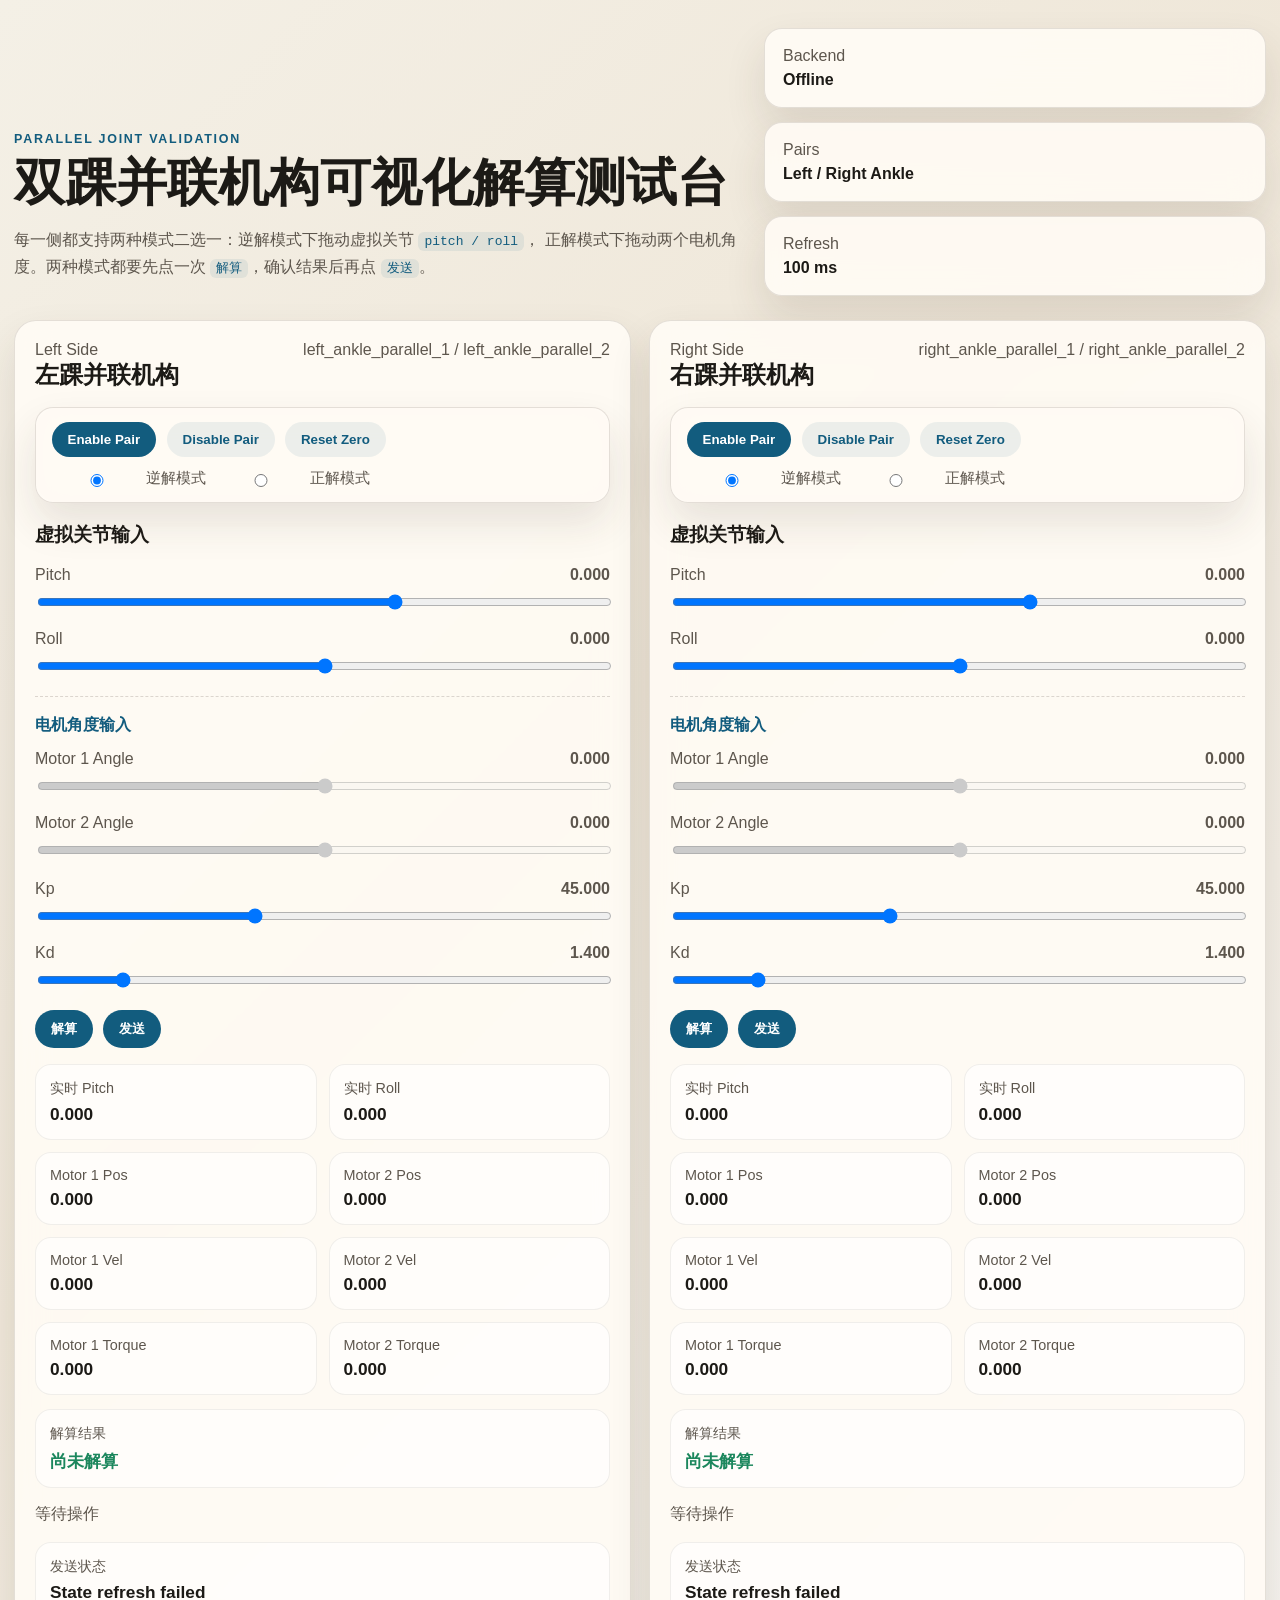
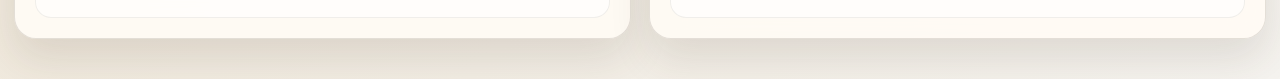
==== src/dm_humanoid/web/ankle_parallel/index.html @ 2f43437e "并联机构" ====
<!DOCTYPE html>
<html lang="zh-CN">
  <head>
    <meta charset="UTF-8" />
    <meta name="viewport" content="width=device-width, initial-scale=1.0" />
    <title>Ankle Parallel Joint Tester</title>
    <link rel="stylesheet" href="styles.css" />
  </head>
  <body>
    <main class="app-shell">
      <section class="hero">
        <div class="hero-copy">
          <p class="eyebrow">Parallel Joint Validation</p>
          <h1>双踝并联机构可视化解算测试台</h1>
          <p>
            每一侧都支持两种模式二选一：逆解模式下拖动虚拟关节 <code>pitch / roll</code>，
            正解模式下拖动两个电机角度。两种模式都要先点一次 <code>解算</code>，确认结果后再点 <code>发送</code>。
          </p>
        </div>
        <div class="hero-stats">
          <div class="stat-card">
            <span>Backend</span>
            <strong id="backend-status">Connecting...</strong>
          </div>
          <div class="stat-card">
            <span>Pairs</span>
            <strong>Left / Right Ankle</strong>
          </div>
          <div class="stat-card">
            <span>Refresh</span>
            <strong>100 ms</strong>
          </div>
        </div>
      </section>

      <section class="panel-grid">
        <article class="panel ankle-panel" data-side="left">
          <header class="panel-header">
            <div>
              <p class="panel-tag">Left Side</p>
              <h2>左踝并联机构</h2>
            </div>
            <div class="panel-meta">
              <span class="motor-pair">left_ankle_parallel_1 / left_ankle_parallel_2</span>
            </div>
          </header>

          <section class="toolbar">
            <div class="toolbar-left">
              <button class="enable-button action-button">Enable Pair</button>
              <button class="disable-button ghost-button">Disable Pair</button>
              <button class="reset-button ghost-button">Reset Zero</button>
            </div>
            <div class="toolbar-right">
              <label class="mode-switch">
                <input class="mode-radio" type="radio" name="mode-left" value="joint" checked />
                <span>逆解模式</span>
              </label>
              <label class="mode-switch">
                <input class="mode-radio" type="radio" name="mode-left" value="motor" />
                <span>正解模式</span>
              </label>
            </div>
          </section>

          <section class="input-section">
            <h3>虚拟关节输入</h3>
            <div class="slider-block">
              <label>Pitch <strong class="pitch-value">0.000</strong></label>
              <input class="pitch-slider" type="range" min="-0.87267" max="0.5236" step="0.001" value="0.0" />
            </div>
            <div class="slider-block">
              <label>Roll <strong class="roll-value">0.000</strong></label>
              <input class="roll-slider" type="range" min="-0.2618" max="0.2618" step="0.001" value="0.0" />
            </div>
          </section>

          <section class="input-section motor-space-section">
            <h3>电机角度输入</h3>
            <div class="slider-block">
              <label>Motor 1 Angle <strong class="motor1-value">0.000</strong></label>
              <input class="motor1-slider" type="range" min="-12.5" max="12.5" step="0.001" value="0.0" />
            </div>
            <div class="slider-block">
              <label>Motor 2 Angle <strong class="motor2-value">0.000</strong></label>
              <input class="motor2-slider" type="range" min="-12.5" max="12.5" step="0.001" value="0.0" />
            </div>
          </section>

          <section class="gain-section">
            <div class="slider-block">
              <label>Kp <strong class="kp-value">45.000</strong></label>
              <input class="kp-slider" type="range" min="0" max="120" step="0.1" value="45.0" />
            </div>
            <div class="slider-block">
              <label>Kd <strong class="kd-value">1.400</strong></label>
              <input class="kd-slider" type="range" min="0" max="10" step="0.01" value="1.4" />
            </div>
          </section>

          <div class="command-actions">
            <button class="solve-button action-button">解算</button>
            <button class="send-button action-button">发送</button>
          </div>

          <div class="state-grid">
            <div><span>实时 Pitch</span><strong class="state-pitch">0.000</strong></div>
            <div><span>实时 Roll</span><strong class="state-roll">0.000</strong></div>
            <div><span>Motor 1 Pos</span><strong class="state-m1-pos">0.000</strong></div>
            <div><span>Motor 2 Pos</span><strong class="state-m2-pos">0.000</strong></div>
            <div><span>Motor 1 Vel</span><strong class="state-m1-vel">0.000</strong></div>
            <div><span>Motor 2 Vel</span><strong class="state-m2-vel">0.000</strong></div>
            <div><span>Motor 1 Torque</span><strong class="state-m1-torque">0.000</strong></div>
            <div><span>Motor 2 Torque</span><strong class="state-m2-torque">0.000</strong></div>
          </div>

          <div class="status-line preview-line">
            <span>解算结果</span>
            <strong class="preview-message">尚未解算</strong>
          </div>
          <p class="command-message message">等待操作</p>
          <div class="status-line">
            <span>发送状态</span>
            <strong class="state-message">Waiting...</strong>
          </div>
        </article>

        <article class="panel ankle-panel" data-side="right">
          <header class="panel-header">
            <div>
              <p class="panel-tag">Right Side</p>
              <h2>右踝并联机构</h2>
            </div>
            <div class="panel-meta">
              <span class="motor-pair">right_ankle_parallel_1 / right_ankle_parallel_2</span>
            </div>
          </header>

          <section class="toolbar">
            <div class="toolbar-left">
              <button class="enable-button action-button">Enable Pair</button>
              <button class="disable-button ghost-button">Disable Pair</button>
              <button class="reset-button ghost-button">Reset Zero</button>
            </div>
            <div class="toolbar-right">
              <label class="mode-switch">
                <input class="mode-radio" type="radio" name="mode-right" value="joint" checked />
                <span>逆解模式</span>
              </label>
              <label class="mode-switch">
                <input class="mode-radio" type="radio" name="mode-right" value="motor" />
                <span>正解模式</span>
              </label>
            </div>
          </section>

          <section class="input-section">
            <h3>虚拟关节输入</h3>
            <div class="slider-block">
              <label>Pitch <strong class="pitch-value">0.000</strong></label>
              <input class="pitch-slider" type="range" min="-0.87267" max="0.5236" step="0.001" value="0.0" />
            </div>
            <div class="slider-block">
              <label>Roll <strong class="roll-value">0.000</strong></label>
              <input class="roll-slider" type="range" min="-0.2618" max="0.2618" step="0.001" value="0.0" />
            </div>
          </section>

          <section class="input-section motor-space-section">
            <h3>电机角度输入</h3>
            <div class="slider-block">
              <label>Motor 1 Angle <strong class="motor1-value">0.000</strong></label>
              <input class="motor1-slider" type="range" min="-12.5" max="12.5" step="0.001" value="0.0" />
            </div>
            <div class="slider-block">
              <label>Motor 2 Angle <strong class="motor2-value">0.000</strong></label>
              <input class="motor2-slider" type="range" min="-12.5" max="12.5" step="0.001" value="0.0" />
            </div>
          </section>

          <section class="gain-section">
            <div class="slider-block">
              <label>Kp <strong class="kp-value">45.000</strong></label>
              <input class="kp-slider" type="range" min="0" max="120" step="0.1" value="45.0" />
            </div>
            <div class="slider-block">
              <label>Kd <strong class="kd-value">1.400</strong></label>
              <input class="kd-slider" type="range" min="0" max="10" step="0.01" value="1.4" />
            </div>
          </section>

          <div class="command-actions">
            <button class="solve-button action-button">解算</button>
            <button class="send-button action-button">发送</button>
          </div>

          <div class="state-grid">
            <div><span>实时 Pitch</span><strong class="state-pitch">0.000</strong></div>
            <div><span>实时 Roll</span><strong class="state-roll">0.000</strong></div>
            <div><span>Motor 1 Pos</span><strong class="state-m1-pos">0.000</strong></div>
            <div><span>Motor 2 Pos</span><strong class="state-m2-pos">0.000</strong></div>
            <div><span>Motor 1 Vel</span><strong class="state-m1-vel">0.000</strong></div>
            <div><span>Motor 2 Vel</span><strong class="state-m2-vel">0.000</strong></div>
            <div><span>Motor 1 Torque</span><strong class="state-m1-torque">0.000</strong></div>
            <div><span>Motor 2 Torque</span><strong class="state-m2-torque">0.000</strong></div>
          </div>

          <div class="status-line preview-line">
            <span>解算结果</span>
            <strong class="preview-message">尚未解算</strong>
          </div>
          <p class="command-message message">等待操作</p>
          <div class="status-line">
            <span>发送状态</span>
            <strong class="state-message">Waiting...</strong>
          </div>
        </article>
      </section>
    </main>

    <script src="app.js"></script>
  </body>
</html>
---- src/dm_humanoid/web/ankle_parallel/styles.css ----
:root {
  --bg: linear-gradient(135deg, #f4f0e6 0%, #efe7d9 45%, #f5f3ef 100%);
  --accent: #125c7e;
  --accent-2: #b85f1d;
  --card: rgba(255, 251, 245, 0.92);
  --text: #1c1a16;
  --muted: #5d564d;
  --border: rgba(65, 54, 43, 0.14);
  --shadow: 0 20px 40px rgba(69, 53, 36, 0.12);
  --success: #1c875d;
  --danger: #b83838;
}

* {
  box-sizing: border-box;
}

body {
  margin: 0;
  min-height: 100vh;
  background: var(--bg);
  color: var(--text);
  font-family: "IBM Plex Sans", "Noto Sans SC", sans-serif;
}

.app-shell {
  width: min(1400px, calc(100% - 28px));
  margin: 0 auto;
  padding: 28px 0 40px;
}

.hero {
  display: grid;
  grid-template-columns: 1.45fr 1fr;
  gap: 22px;
  align-items: end;
}

.eyebrow {
  margin: 0 0 10px;
  text-transform: uppercase;
  letter-spacing: 0.14em;
  color: var(--accent);
  font-size: 0.78rem;
  font-weight: 700;
}

.hero h1 {
  margin: 0;
  font-family: "Space Grotesk", "Noto Sans SC", sans-serif;
  font-size: clamp(2rem, 4vw, 3.4rem);
  line-height: 1.04;
}

.hero-copy p:last-child {
  color: var(--muted);
  line-height: 1.7;
}

.hero-stats {
  display: grid;
  gap: 14px;
}

.stat-card,
.panel,
.toolbar {
  background: var(--card);
  border: 1px solid var(--border);
  box-shadow: var(--shadow);
  backdrop-filter: blur(16px);
}

.stat-card {
  padding: 18px;
  border-radius: 18px;
}

.stat-card span {
  display: block;
  color: var(--muted);
  margin-bottom: 6px;
}

.panel-grid {
  margin-top: 24px;
  display: grid;
  grid-template-columns: repeat(2, minmax(0, 1fr));
  gap: 18px;
}

.panel {
  padding: 20px;
  border-radius: 22px;
}

.panel-header {
  display: flex;
  justify-content: space-between;
  gap: 16px;
  align-items: start;
  margin-bottom: 16px;
}

.panel-header h2 {
  margin: 0;
  font-family: "Space Grotesk", "Noto Sans SC", sans-serif;
}

.panel-tag,
.motor-pair {
  margin: 0;
  color: var(--muted);
}

.toolbar {
  margin-bottom: 18px;
  padding: 14px 16px;
  border-radius: 18px;
  display: flex;
  justify-content: space-between;
  gap: 12px;
  flex-wrap: wrap;
}

.toolbar-left,
.toolbar-right,
.command-actions {
  display: flex;
  align-items: center;
  gap: 10px;
  flex-wrap: wrap;
}

.mode-switch {
  display: inline-flex;
  align-items: center;
  gap: 6px;
  color: var(--muted);
  font-size: 0.92rem;
}

.input-section,
.gain-section {
  margin-bottom: 18px;
}

.toolbar-right input {
  width: 80px;
}

.slider-block {
  margin-bottom: 16px;
}

.motor-space-section {
  margin-top: 18px;
  padding-top: 18px;
  border-top: 1px dashed rgba(65, 54, 43, 0.18);
}

.motor-space-section h3 {
  margin: 0 0 14px;
  font-size: 1rem;
  color: var(--accent);
}

.slider-block label {
  display: flex;
  justify-content: space-between;
  gap: 12px;
  margin-bottom: 8px;
  color: var(--muted);
}

input[type="range"] {
  width: 100%;
}

input[type="number"] {
  padding: 9px 12px;
  border-radius: 999px;
  border: 1px solid var(--border);
  background: rgba(255, 255, 255, 0.86);
  color: var(--text);
  font: inherit;
}

.action-button,
.ghost-button {
  border: 0;
  border-radius: 999px;
  padding: 10px 16px;
  font-weight: 700;
  cursor: pointer;
}

.action-button {
  background: var(--accent);
  color: #fff;
}

.accent-button {
  background: var(--accent-2);
}

.ghost-button {
  background: rgba(18, 92, 126, 0.08);
  color: var(--accent);
}

.accent-button.is-active {
  background: var(--success);
}

.state-grid {
  display: grid;
  grid-template-columns: repeat(2, minmax(0, 1fr));
  gap: 12px;
  margin-top: 16px;
}

.state-grid div,
.status-line {
  padding: 14px;
  border-radius: 16px;
  background: rgba(255, 255, 255, 0.64);
  border: 1px solid rgba(65, 54, 43, 0.08);
}

.state-grid span,
.status-line span {
  display: block;
  color: var(--muted);
  font-size: 0.9rem;
}

.state-grid strong,
.status-line strong {
  display: block;
  margin-top: 6px;
  font-size: 1.08rem;
}

.message {
  margin: 16px 0 0;
  min-height: 1.5em;
  color: var(--muted);
}

.message.is-success {
  color: var(--success);
}

.message.is-error {
  color: var(--danger);
}

.preview-message.is-success {
  color: var(--success);
}

.preview-message.is-error {
  color: var(--danger);
}

.status-line {
  margin-top: 14px;
}

code {
  padding: 2px 6px;
  border-radius: 6px;
  background: rgba(18, 92, 126, 0.08);
  color: var(--accent);
}

@media (max-width: 980px) {
  .hero,
  .panel-grid {
    grid-template-columns: 1fr;
  }
}
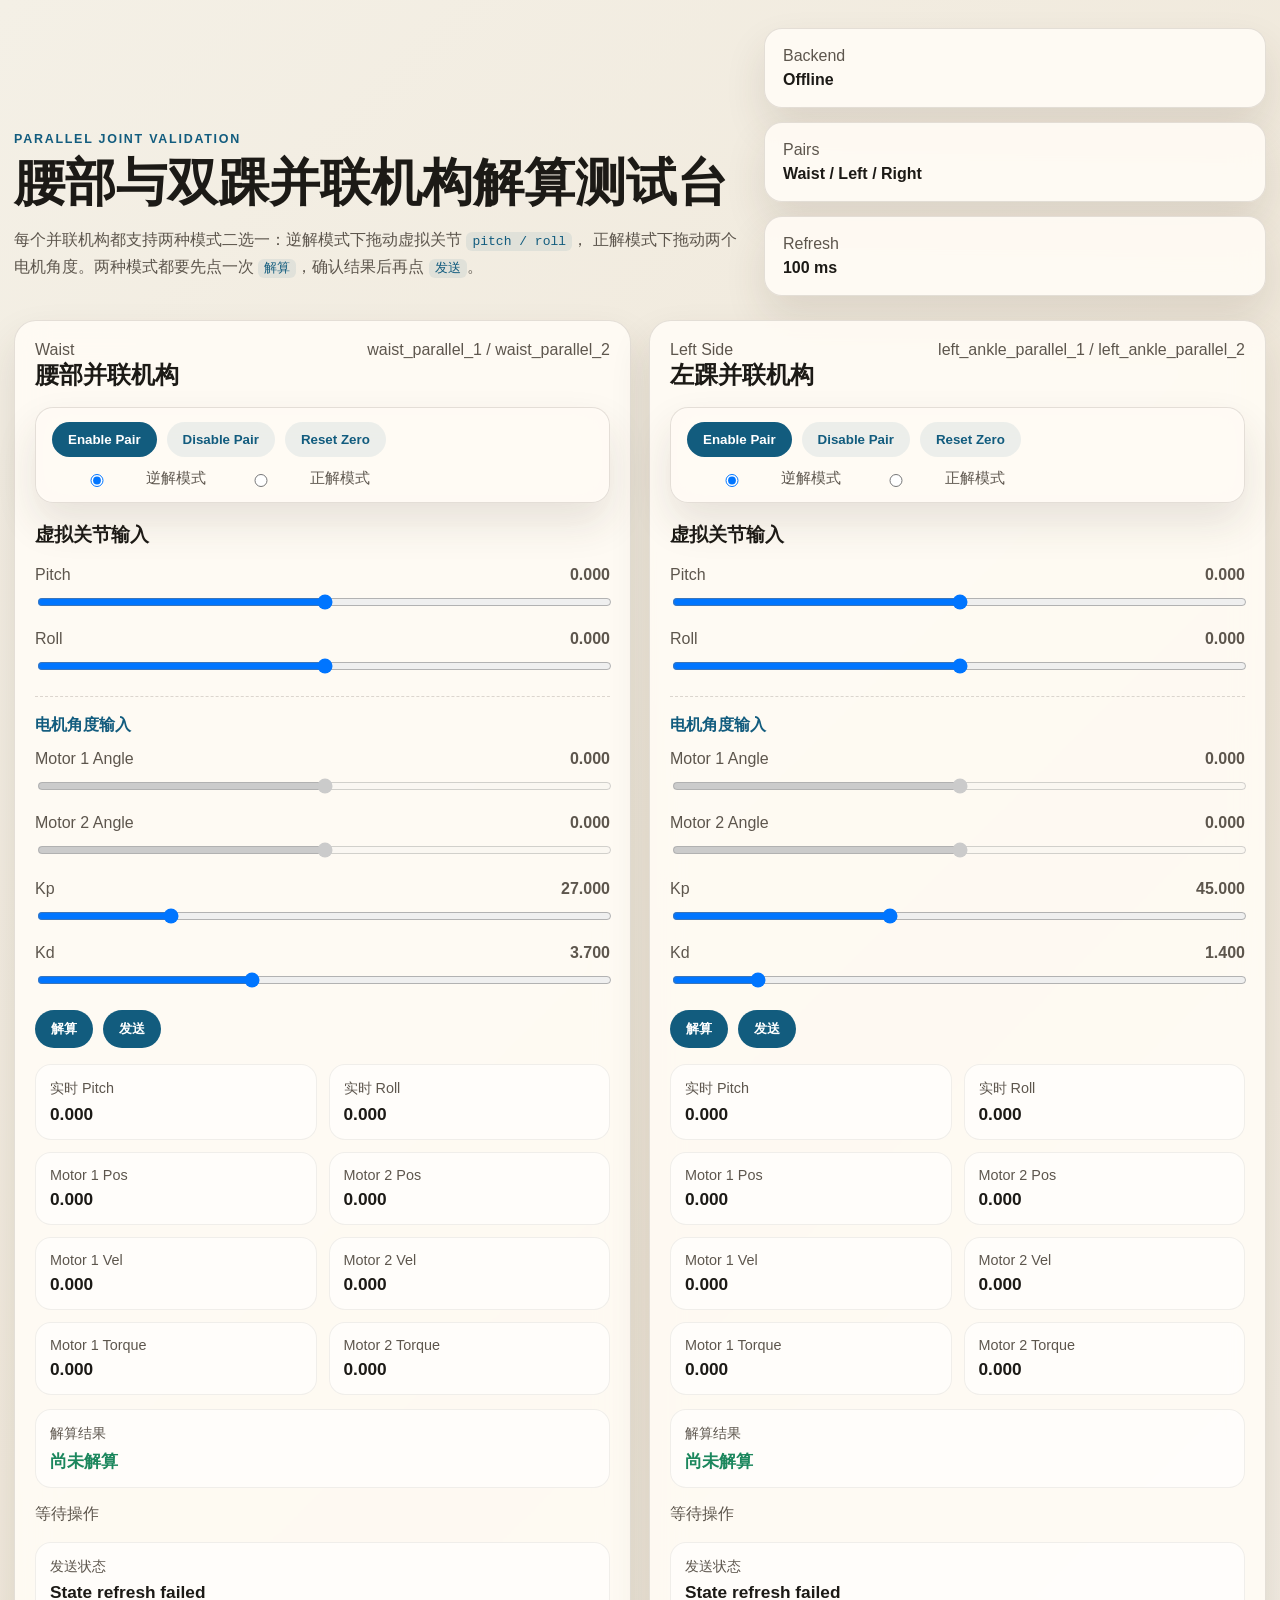
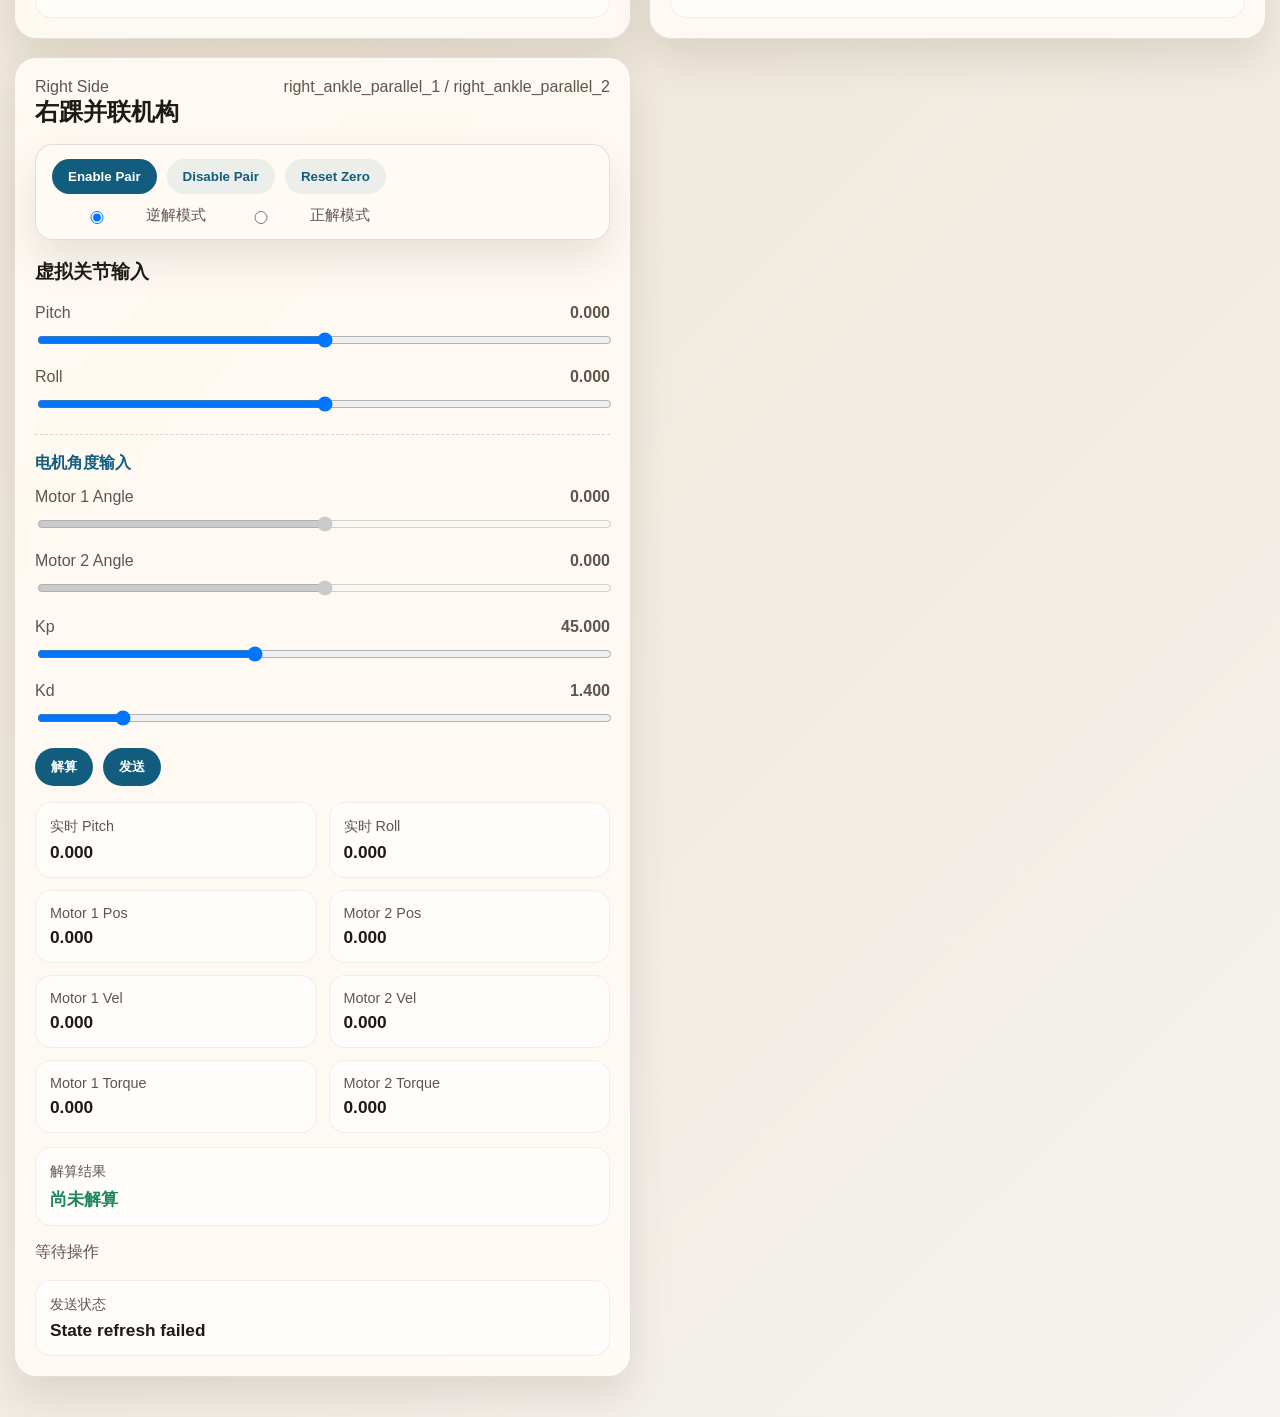
==== commit 9653d958: "Update parallel kinematics and validation tools" ====
--- a/src/dm_humanoid/web/ankle_parallel/index.html
+++ b/src/dm_humanoid/web/ankle_parallel/index.html
@@ -3,7 +3,7 @@
   <head>
     <meta charset="UTF-8" />
     <meta name="viewport" content="width=device-width, initial-scale=1.0" />
-    <title>Ankle Parallel Joint Tester</title>
+    <title>Parallel Joint Tester</title>
     <link rel="stylesheet" href="styles.css" />
   </head>
   <body>
@@ -11,9 +11,9 @@
       <section class="hero">
         <div class="hero-copy">
           <p class="eyebrow">Parallel Joint Validation</p>
-          <h1>双踝并联机构可视化解算测试台</h1>
+          <h1>腰部与双踝并联机构解算测试台</h1>
           <p>
-            每一侧都支持两种模式二选一：逆解模式下拖动虚拟关节 <code>pitch / roll</code>，
+            每个并联机构都支持两种模式二选一：逆解模式下拖动虚拟关节 <code>pitch / roll</code>，
             正解模式下拖动两个电机角度。两种模式都要先点一次 <code>解算</code>，确认结果后再点 <code>发送</code>。
           </p>
         </div>
@@ -24,7 +24,7 @@
           </div>
           <div class="stat-card">
             <span>Pairs</span>
-            <strong>Left / Right Ankle</strong>
+            <strong>Waist / Left / Right</strong>
           </div>
           <div class="stat-card">
             <span>Refresh</span>
@@ -34,14 +34,14 @@
       </section>
 
       <section class="panel-grid">
-        <article class="panel ankle-panel" data-side="left">
+        <article class="panel ankle-panel" data-side="waist" data-default-kp="27.0" data-default-kd="3.7">
           <header class="panel-header">
             <div>
-              <p class="panel-tag">Left Side</p>
-              <h2>左踝并联机构</h2>
+              <p class="panel-tag">Waist</p>
+              <h2>腰部并联机构</h2>
             </div>
             <div class="panel-meta">
-              <span class="motor-pair">left_ankle_parallel_1 / left_ankle_parallel_2</span>
+              <span class="motor-pair">waist_parallel_1 / waist_parallel_2</span>
             </div>
           </header>
 
@@ -53,11 +53,11 @@
             </div>
             <div class="toolbar-right">
               <label class="mode-switch">
-                <input class="mode-radio" type="radio" name="mode-left" value="joint" checked />
+                <input class="mode-radio" type="radio" name="mode-waist" value="joint" checked />
                 <span>逆解模式</span>
               </label>
               <label class="mode-switch">
-                <input class="mode-radio" type="radio" name="mode-left" value="motor" />
+                <input class="mode-radio" type="radio" name="mode-waist" value="motor" />
                 <span>正解模式</span>
               </label>
             </div>
@@ -67,11 +67,11 @@
             <h3>虚拟关节输入</h3>
             <div class="slider-block">
               <label>Pitch <strong class="pitch-value">0.000</strong></label>
-              <input class="pitch-slider" type="range" min="-0.87267" max="0.5236" step="0.001" value="0.0" />
+              <input class="pitch-slider" type="range" min="-0.4" max="0.4" step="0.001" value="0.0" />
             </div>
             <div class="slider-block">
               <label>Roll <strong class="roll-value">0.000</strong></label>
-              <input class="roll-slider" type="range" min="-0.2618" max="0.2618" step="0.001" value="0.0" />
+              <input class="roll-slider" type="range" min="-0.3" max="0.3" step="0.001" value="0.0" />
             </div>
           </section>
 
@@ -89,12 +89,12 @@
 
           <section class="gain-section">
             <div class="slider-block">
-              <label>Kp <strong class="kp-value">45.000</strong></label>
-              <input class="kp-slider" type="range" min="0" max="120" step="0.1" value="45.0" />
-            </div>
-            <div class="slider-block">
-              <label>Kd <strong class="kd-value">1.400</strong></label>
-              <input class="kd-slider" type="range" min="0" max="10" step="0.01" value="1.4" />
+              <label>Kp <strong class="kp-value">27.000</strong></label>
+              <input class="kp-slider" type="range" min="0" max="120" step="0.1" value="27.0" />
+            </div>
+            <div class="slider-block">
+              <label>Kd <strong class="kd-value">3.700</strong></label>
+              <input class="kd-slider" type="range" min="0" max="10" step="0.01" value="3.7" />
             </div>
           </section>
 
@@ -125,14 +125,14 @@
           </div>
         </article>
 
-        <article class="panel ankle-panel" data-side="right">
+        <article class="panel ankle-panel" data-side="left" data-default-kp="45.0" data-default-kd="1.4">
           <header class="panel-header">
             <div>
-              <p class="panel-tag">Right Side</p>
-              <h2>右踝并联机构</h2>
+              <p class="panel-tag">Left Side</p>
+              <h2>左踝并联机构</h2>
             </div>
             <div class="panel-meta">
-              <span class="motor-pair">right_ankle_parallel_1 / right_ankle_parallel_2</span>
+              <span class="motor-pair">left_ankle_parallel_1 / left_ankle_parallel_2</span>
             </div>
           </header>
 
@@ -144,11 +144,11 @@
             </div>
             <div class="toolbar-right">
               <label class="mode-switch">
-                <input class="mode-radio" type="radio" name="mode-right" value="joint" checked />
+                <input class="mode-radio" type="radio" name="mode-left" value="joint" checked />
                 <span>逆解模式</span>
               </label>
               <label class="mode-switch">
-                <input class="mode-radio" type="radio" name="mode-right" value="motor" />
+                <input class="mode-radio" type="radio" name="mode-left" value="motor" />
                 <span>正解模式</span>
               </label>
             </div>
@@ -158,11 +158,11 @@
             <h3>虚拟关节输入</h3>
             <div class="slider-block">
               <label>Pitch <strong class="pitch-value">0.000</strong></label>
-              <input class="pitch-slider" type="range" min="-0.87267" max="0.5236" step="0.001" value="0.0" />
+              <input class="pitch-slider" type="range" min="-0.45" max="0.45" step="0.001" value="0.0" />
             </div>
             <div class="slider-block">
               <label>Roll <strong class="roll-value">0.000</strong></label>
-              <input class="roll-slider" type="range" min="-0.2618" max="0.2618" step="0.001" value="0.0" />
+              <input class="roll-slider" type="range" min="-0.25" max="0.25" step="0.001" value="0.0" />
             </div>
           </section>
 
@@ -215,6 +215,97 @@
             <strong class="state-message">Waiting...</strong>
           </div>
         </article>
+
+        <article class="panel ankle-panel" data-side="right" data-default-kp="45.0" data-default-kd="1.4">
+          <header class="panel-header">
+            <div>
+              <p class="panel-tag">Right Side</p>
+              <h2>右踝并联机构</h2>
+            </div>
+            <div class="panel-meta">
+              <span class="motor-pair">right_ankle_parallel_1 / right_ankle_parallel_2</span>
+            </div>
+          </header>
+
+          <section class="toolbar">
+            <div class="toolbar-left">
+              <button class="enable-button action-button">Enable Pair</button>
+              <button class="disable-button ghost-button">Disable Pair</button>
+              <button class="reset-button ghost-button">Reset Zero</button>
+            </div>
+            <div class="toolbar-right">
+              <label class="mode-switch">
+                <input class="mode-radio" type="radio" name="mode-right" value="joint" checked />
+                <span>逆解模式</span>
+              </label>
+              <label class="mode-switch">
+                <input class="mode-radio" type="radio" name="mode-right" value="motor" />
+                <span>正解模式</span>
+              </label>
+            </div>
+          </section>
+
+          <section class="input-section">
+            <h3>虚拟关节输入</h3>
+            <div class="slider-block">
+              <label>Pitch <strong class="pitch-value">0.000</strong></label>
+              <input class="pitch-slider" type="range" min="-0.45" max="0.45" step="0.001" value="0.0" />
+            </div>
+            <div class="slider-block">
+              <label>Roll <strong class="roll-value">0.000</strong></label>
+              <input class="roll-slider" type="range" min="-0.25" max="0.25" step="0.001" value="0.0" />
+            </div>
+          </section>
+
+          <section class="input-section motor-space-section">
+            <h3>电机角度输入</h3>
+            <div class="slider-block">
+              <label>Motor 1 Angle <strong class="motor1-value">0.000</strong></label>
+              <input class="motor1-slider" type="range" min="-12.5" max="12.5" step="0.001" value="0.0" />
+            </div>
+            <div class="slider-block">
+              <label>Motor 2 Angle <strong class="motor2-value">0.000</strong></label>
+              <input class="motor2-slider" type="range" min="-12.5" max="12.5" step="0.001" value="0.0" />
+            </div>
+          </section>
+
+          <section class="gain-section">
+            <div class="slider-block">
+              <label>Kp <strong class="kp-value">45.000</strong></label>
+              <input class="kp-slider" type="range" min="0" max="120" step="0.1" value="45.0" />
+            </div>
+            <div class="slider-block">
+              <label>Kd <strong class="kd-value">1.400</strong></label>
+              <input class="kd-slider" type="range" min="0" max="10" step="0.01" value="1.4" />
+            </div>
+          </section>
+
+          <div class="command-actions">
+            <button class="solve-button action-button">解算</button>
+            <button class="send-button action-button">发送</button>
+          </div>
+
+          <div class="state-grid">
+            <div><span>实时 Pitch</span><strong class="state-pitch">0.000</strong></div>
+            <div><span>实时 Roll</span><strong class="state-roll">0.000</strong></div>
+            <div><span>Motor 1 Pos</span><strong class="state-m1-pos">0.000</strong></div>
+            <div><span>Motor 2 Pos</span><strong class="state-m2-pos">0.000</strong></div>
+            <div><span>Motor 1 Vel</span><strong class="state-m1-vel">0.000</strong></div>
+            <div><span>Motor 2 Vel</span><strong class="state-m2-vel">0.000</strong></div>
+            <div><span>Motor 1 Torque</span><strong class="state-m1-torque">0.000</strong></div>
+            <div><span>Motor 2 Torque</span><strong class="state-m2-torque">0.000</strong></div>
+          </div>
+
+          <div class="status-line preview-line">
+            <span>解算结果</span>
+            <strong class="preview-message">尚未解算</strong>
+          </div>
+          <p class="command-message message">等待操作</p>
+          <div class="status-line">
+            <span>发送状态</span>
+            <strong class="state-message">Waiting...</strong>
+          </div>
+        </article>
       </section>
     </main>
 
